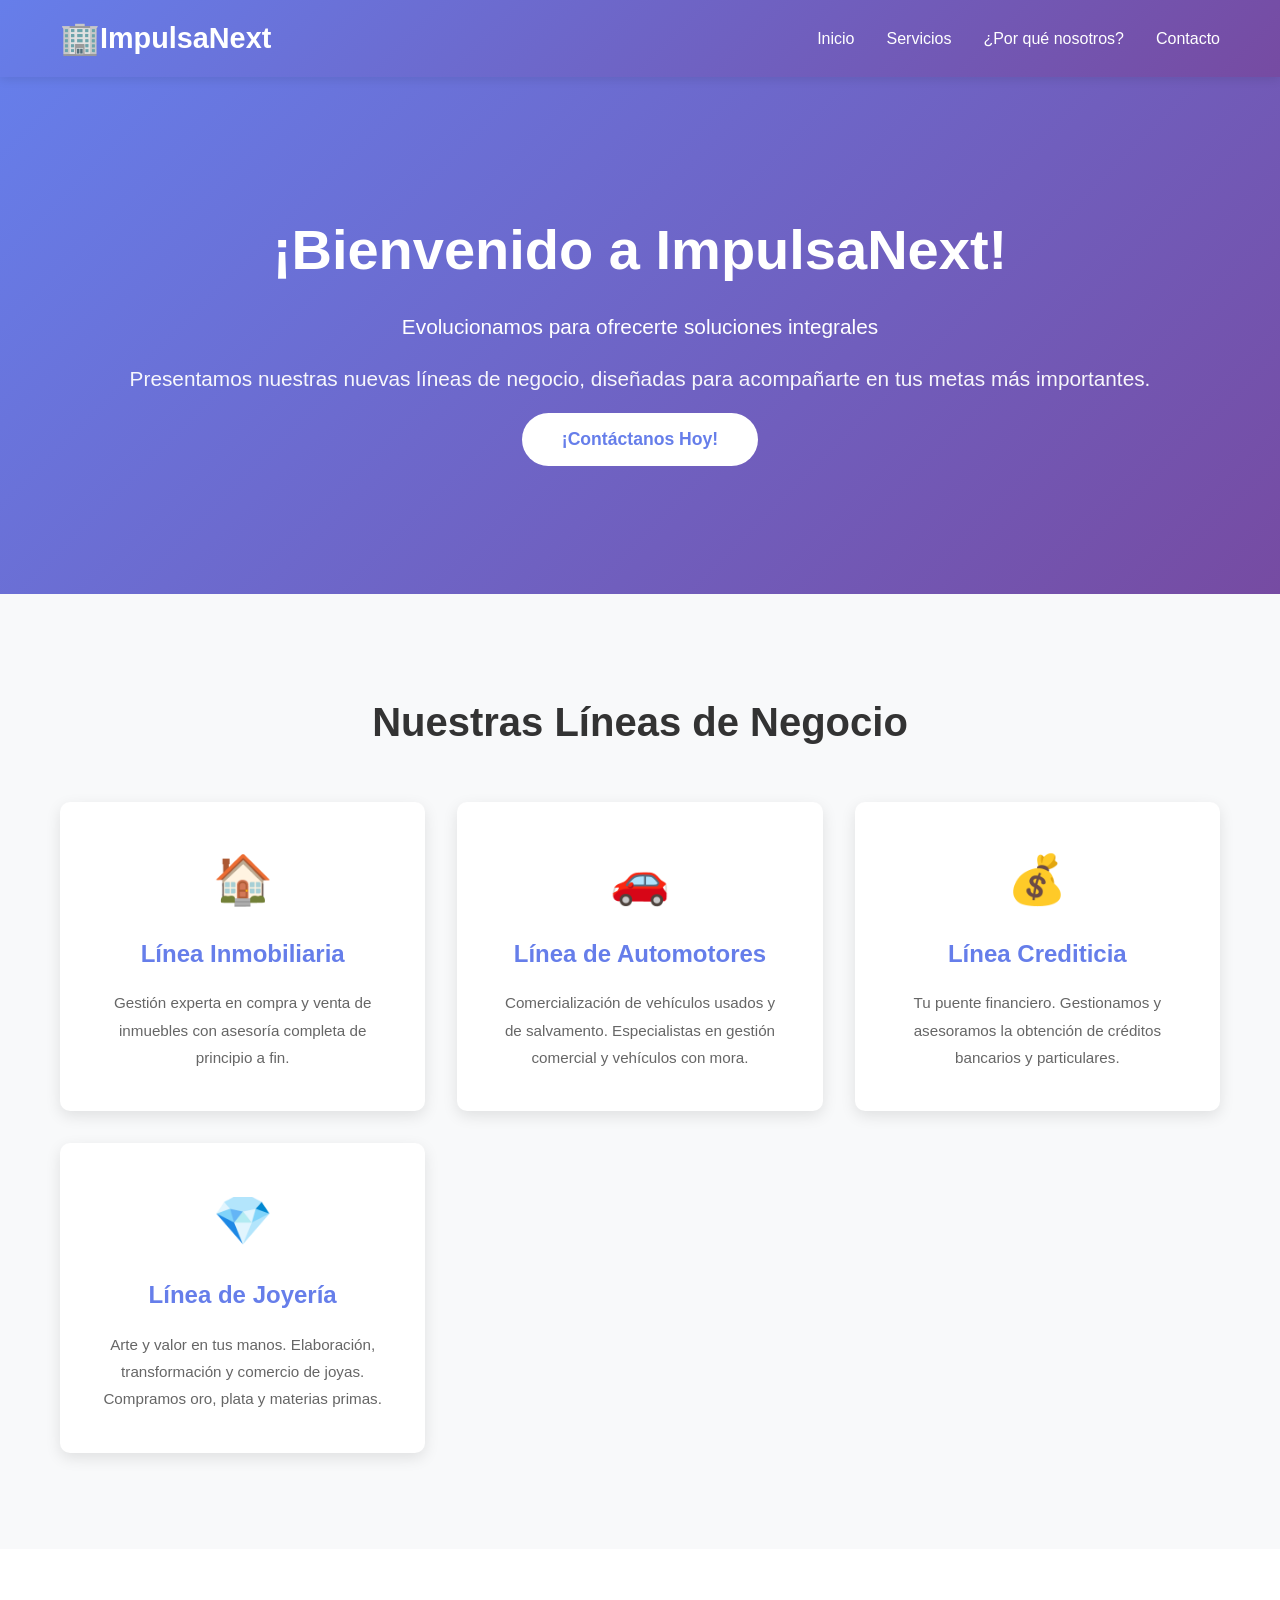
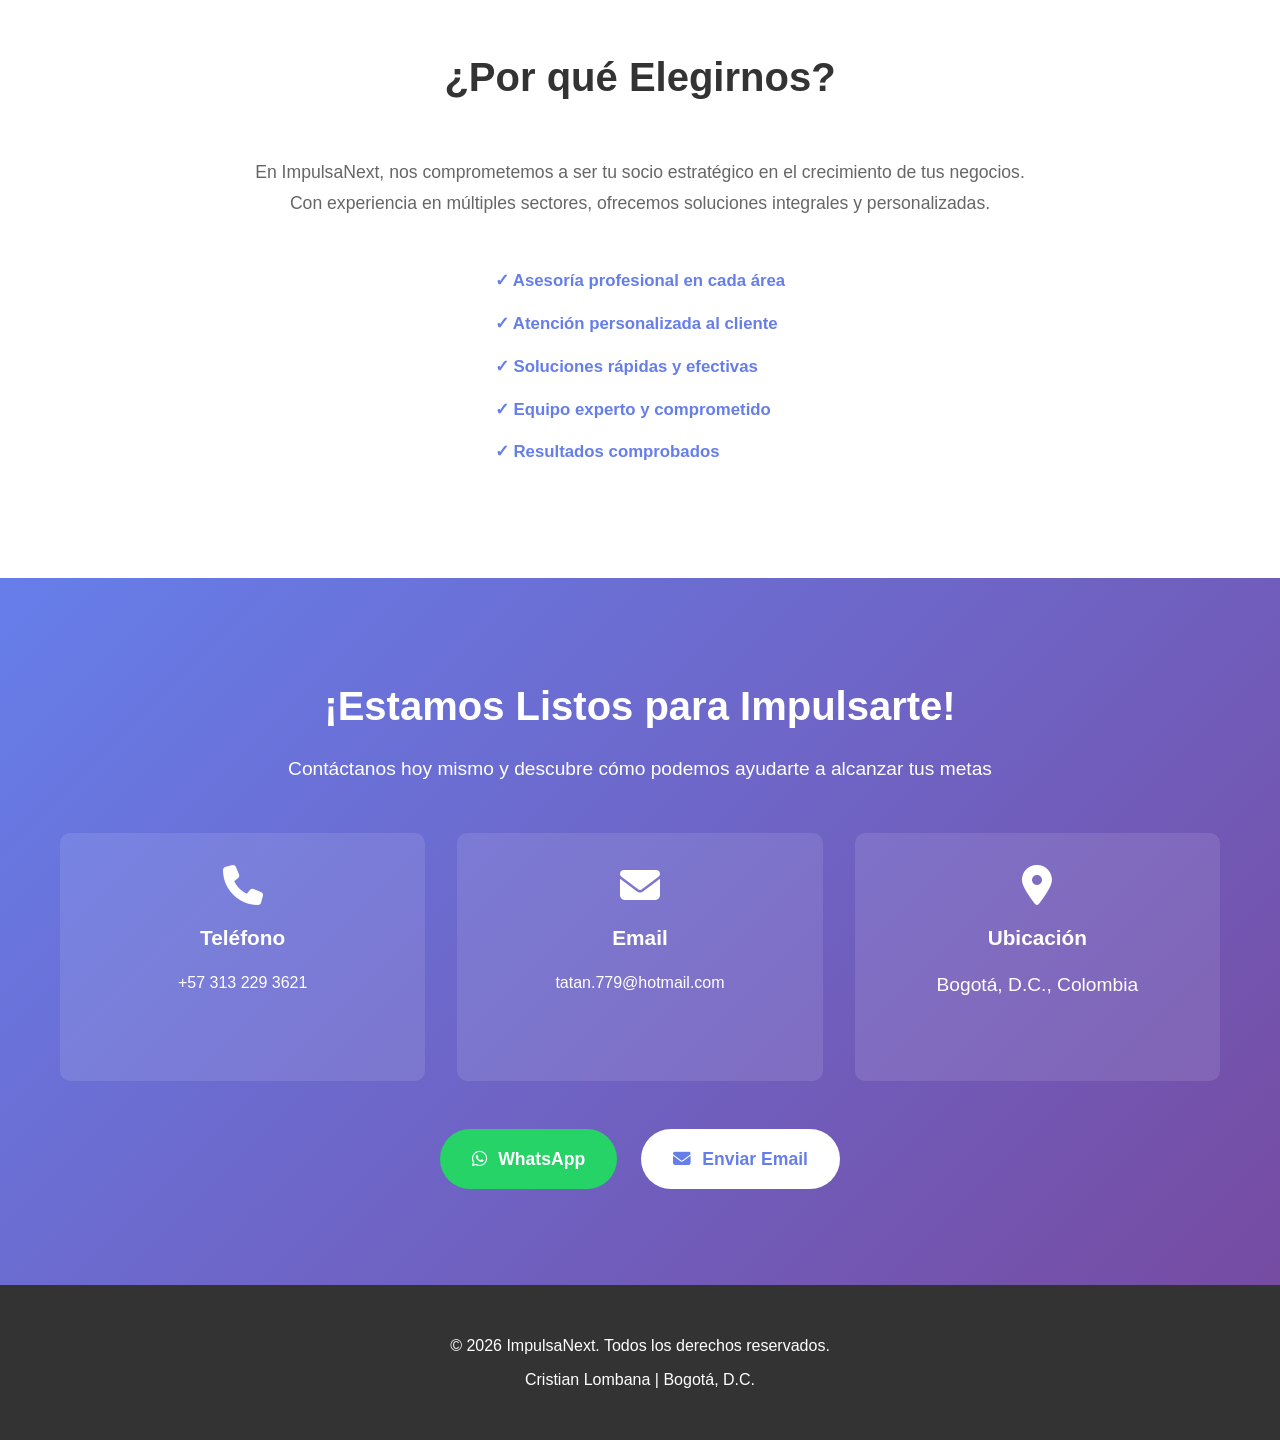
==== preview.html @ 9032b103 "Add preview HTML file for local testing" ====
<!DOCTYPE html>
<html lang="es">
<head>
    <meta charset="UTF-8">
    <meta name="viewport" content="width=device-width, initial-scale=1.0">
    <title>ImpulsaNext - Soluciones Integrales de Negocio</title>
    <link rel="stylesheet" href="https://cdnjs.cloudflare.com/ajax/libs/font-awesome/6.4.0/css/all.min.css">
    <style>
        * {
            margin: 0;
            padding: 0;
            box-sizing: border-box;
        }

        body {
            font-family: 'Segoe UI', Tahoma, Geneva, Verdana, sans-serif;
            line-height: 1.6;
            color: #333;
        }

        .container {
            max-width: 1200px;
            margin: 0 auto;
            padding: 0 20px;
        }

        /* Header & Navigation */
        header {
            background: linear-gradient(135deg, #667eea 0%, #764ba2 100%);
            color: white;
            padding: 0.8rem 0;
            position: sticky;
            top: 0;
            box-shadow: 0 2px 10px rgba(0,0,0,0.1);
            z-index: 1000;
        }

        .navbar {
            display: flex;
            justify-content: space-between;
            align-items: center;
        }

        .navbar .container {
            display: flex;
            justify-content: space-between;
            align-items: center;
            width: 100%;
        }

        .logo {
            display: flex;
            align-items: center;
            font-size: 1.8rem;
            font-weight: bold;
        }

        .logo-img {
            height: 50px;
            width: auto;
            margin-right: 10px;
        }

        .nav-links {
            display: flex;
            list-style: none;
            gap: 2rem;
        }

        .nav-links a {
            color: white;
            text-decoration: none;
            transition: opacity 0.3s;
        }

        .nav-links a:hover {
            opacity: 0.8;
        }

        /* Hero Section */
        .hero {
            background: linear-gradient(135deg, #667eea 0%, #764ba2 100%);
            color: white;
            padding: 8rem 0;
            text-align: center;
        }

        .hero h1 {
            font-size: 3.5rem;
            margin-bottom: 1rem;
        }

        .hero p {
            font-size: 1.3rem;
            margin-bottom: 1rem;
        }

        .hero-subtitle {
            font-size: 1rem;
            margin-bottom: 2rem;
            opacity: 0.95;
            line-height: 1.8;
        }

        .cta-button {
            background: white;
            color: #667eea;
            border: none;
            padding: 1rem 2.5rem;
            font-size: 1.1rem;
            border-radius: 50px;
            cursor: pointer;
            transition: transform 0.3s, box-shadow 0.3s;
            font-weight: bold;
        }

        .cta-button:hover {
            transform: translateY(-2px);
            box-shadow: 0 10px 20px rgba(0,0,0,0.2);
        }

        /* Servicios Section */
        .servicios {
            padding: 6rem 0;
            background: #f8f9fa;
        }

        .servicios h2 {
            text-align: center;
            font-size: 2.5rem;
            margin-bottom: 3rem;
            color: #333;
        }

        .servicios-grid {
            display: grid;
            grid-template-columns: repeat(auto-fit, minmax(280px, 1fr));
            gap: 2rem;
        }

        .servicio-card {
            background: white;
            padding: 2.5rem;
            border-radius: 10px;
            box-shadow: 0 5px 15px rgba(0,0,0,0.1);
            transition: transform 0.3s, box-shadow 0.3s;
            text-align: center;
        }

        .servicio-card:hover {
            transform: translateY(-10px);
            box-shadow: 0 15px 30px rgba(0,0,0,0.2);
        }

        .servicio-icon {
            font-size: 3rem;
            margin-bottom: 1rem;
        }

        .servicio-card h3 {
            color: #667eea;
            margin-bottom: 1rem;
            font-size: 1.5rem;
        }

        .servicio-card p {
            color: #666;
            line-height: 1.8;
            font-size: 0.95rem;
        }

        /* About Section */
        .about-section {
            padding: 6rem 0;
            background: white;
        }

        .about-section h2 {
            text-align: center;
            font-size: 2.5rem;
            margin-bottom: 3rem;
            color: #333;
        }

        .about-content {
            max-width: 800px;
            margin: 0 auto;
            text-align: center;
        }

        .about-content p {
            font-size: 1.1rem;
            color: #666;
            margin-bottom: 2rem;
            line-height: 1.8;
        }

        .benefits-list {
            list-style: none;
            text-align: left;
            display: inline-block;
        }

        .benefits-list li {
            font-size: 1.05rem;
            color: #667eea;
            margin: 1rem 0;
            font-weight: 600;
        }

        /* Contacto Section */
        .contacto {
            background: linear-gradient(135deg, #667eea 0%, #764ba2 100%);
            color: white;
            padding: 6rem 0;
            text-align: center;
        }

        .contacto h2 {
            font-size: 2.5rem;
            margin-bottom: 1rem;
        }

        .contacto p {
            font-size: 1.2rem;
            margin-bottom: 3rem;
        }

        .contacto-info {
            display: grid;
            grid-template-columns: repeat(auto-fit, minmax(250px, 1fr));
            gap: 2rem;
            margin-bottom: 3rem;
        }

        .info-card {
            background: rgba(255, 255, 255, 0.1);
            padding: 2rem;
            border-radius: 10px;
        }

        .info-card i {
            font-size: 2.5rem;
            margin-bottom: 1rem;
        }

        .info-card h3 {
            margin-bottom: 1rem;
            font-size: 1.3rem;
        }

        .info-card a,
        .info-card p {
            color: white;
            text-decoration: none;
        }

        .info-card a:hover {
            transform: scale(1.05);
        }

        .contacto-buttons {
            display: flex;
            gap: 1.5rem;
            justify-content: center;
            flex-wrap: wrap;
        }

        .contact-button {
            display: inline-flex;
            align-items: center;
            gap: 0.7rem;
            padding: 1rem 2rem;
            border-radius: 50px;
            text-decoration: none;
            font-weight: bold;
            transition: transform 0.3s, box-shadow 0.3s;
            font-size: 1.1rem;
        }

        .contact-button.whatsapp {
            background: #25D366;
            color: white;
        }

        .contact-button.email {
            background: white;
            color: #667eea;
        }

        .contact-button:hover {
            transform: translateY(-3px);
            box-shadow: 0 10px 25px rgba(0,0,0,0.2);
        }

        /* Footer */
        footer {
            background: #333;
            color: white;
            text-align: center;
            padding: 2.5rem 0;
        }

        footer p {
            margin: 0.5rem 0;
        }

        /* Responsive */
        @media (max-width: 768px) {
            .logo-img {
                height: 40px;
            }

            .hero h1 {
                font-size: 2rem;
            }

            .hero p {
                font-size: 1rem;
            }

            .nav-links {
                gap: 1rem;
                font-size: 0.9rem;
            }

            .servicios h2,
            .contacto h2,
            .about-section h2 {
                font-size: 1.8rem;
            }

            .servicios-grid {
                grid-template-columns: 1fr;
            }

            .contacto-info {
                grid-template-columns: 1fr;
            }

            .contact-button {
                width: 100%;
                justify-content: center;
            }
        }
    </style>
</head>
<body>
    <header>
        <nav class="navbar">
            <div class="container">
                <div class="logo">
                    <span style="font-size: 2rem;">🏢</span>
                    ImpulsaNext
                </div>
                <ul class="nav-links">
                    <li><a href="#inicio">Inicio</a></li>
                    <li><a href="#servicios">Servicios</a></li>
                    <li><a href="#por-que">¿Por qué nosotros?</a></li>
                    <li><a href="#contacto">Contacto</a></li>
                </ul>
            </div>
        </nav>
    </header>

    <main>
        <section id="inicio" class="hero">
            <div class="container">
                <h1>¡Bienvenido a ImpulsaNext!</h1>
                <p>Evolucionamos para ofrecerte soluciones integrales</p>
                <p class="hero-subtitle">
                    Presentamos nuestras nuevas líneas de negocio, diseñadas para acompañarte en tus metas más importantes.
                </p>
                <button class="cta-button">¡Contáctanos Hoy!</button>
            </div>
        </section>

        <section id="servicios" class="servicios">
            <div class="container">
                <h2>Nuestras Líneas de Negocio</h2>
                <div class="servicios-grid">
                    <div class="servicio-card">
                        <div class="servicio-icon">🏠</div>
                        <h3>Línea Inmobiliaria</h3>
                        <p>Gestión experta en compra y venta de inmuebles con asesoría completa de principio a fin.</p>
                    </div>
                    <div class="servicio-card">
                        <div class="servicio-icon">🚗</div>
                        <h3>Línea de Automotores</h3>
                        <p>Comercialización de vehículos usados y de salvamento. Especialistas en gestión comercial y vehículos con mora.</p>
                    </div>
                    <div class="servicio-card">
                        <div class="servicio-icon">💰</div>
                        <h3>Línea Crediticia</h3>
                        <p>Tu puente financiero. Gestionamos y asesoramos la obtención de créditos bancarios y particulares.</p>
                    </div>
                    <div class="servicio-card">
                        <div class="servicio-icon">💎</div>
                        <h3>Línea de Joyería</h3>
                        <p>Arte y valor en tus manos. Elaboración, transformación y comercio de joyas. Compramos oro, plata y materias primas.</p>
                    </div>
                </div>
            </div>
        </section>

        <section id="por-que" class="about-section">
            <div class="container">
                <h2>¿Por qué Elegirnos?</h2>
                <div class="about-content">
                    <p>
                        En ImpulsaNext, nos comprometemos a ser tu socio estratégico en el crecimiento de tus negocios. 
                        Con experiencia en múltiples sectores, ofrecemos soluciones integrales y personalizadas.
                    </p>
                    <ul class="benefits-list">
                        <li>✓ Asesoría profesional en cada área</li>
                        <li>✓ Atención personalizada al cliente</li>
                        <li>✓ Soluciones rápidas y efectivas</li>
                        <li>✓ Equipo experto y comprometido</li>
                        <li>✓ Resultados comprobados</li>
                    </ul>
                </div>
            </div>
        </section>

        <section id="contacto" class="contacto">
            <div class="container">
                <h2>¡Estamos Listos para Impulsarte!</h2>
                <p>Contáctanos hoy mismo y descubre cómo podemos ayudarte a alcanzar tus metas</p>
                
                <div class="contacto-info">
                    <div class="info-card">
                        <i class="fas fa-phone"></i>
                        <h3>Teléfono</h3>
                        <a href="tel:+573132293621">+57 313 229 3621</a>
                    </div>
                    <div class="info-card">
                        <i class="fas fa-envelope"></i>
                        <h3>Email</h3>
                        <a href="mailto:tatan.779@hotmail.com">tatan.779@hotmail.com</a>
                    </div>
                    <div class="info-card">
                        <i class="fas fa-map-marker-alt"></i>
                        <h3>Ubicación</h3>
                        <p>Bogotá, D.C., Colombia</p>
                    </div>
                </div>

                <div class="contacto-buttons">
                    <a href="https://wa.me/573132293621?text=Hola%20ImpulsaNext!%20Quiero%20conocer%20m%C3%A1s%20sobre%20sus%20servicios." class="contact-button whatsapp" target="_blank">
                        <i class="fab fa-whatsapp"></i> WhatsApp
                    </a>
                    <a href="mailto:tatan.779@hotmail.com" class="contact-button email">
                        <i class="fas fa-envelope"></i> Enviar Email
                    </a>
                </div>
            </div>
        </section>
    </main>

    <footer>
        <div class="container">
            <p>&copy; 2026 ImpulsaNext. Todos los derechos reservados.</p>
            <p>Cristian Lombana | Bogotá, D.C.</p>
        </div>
    </footer>
</body>
</html>
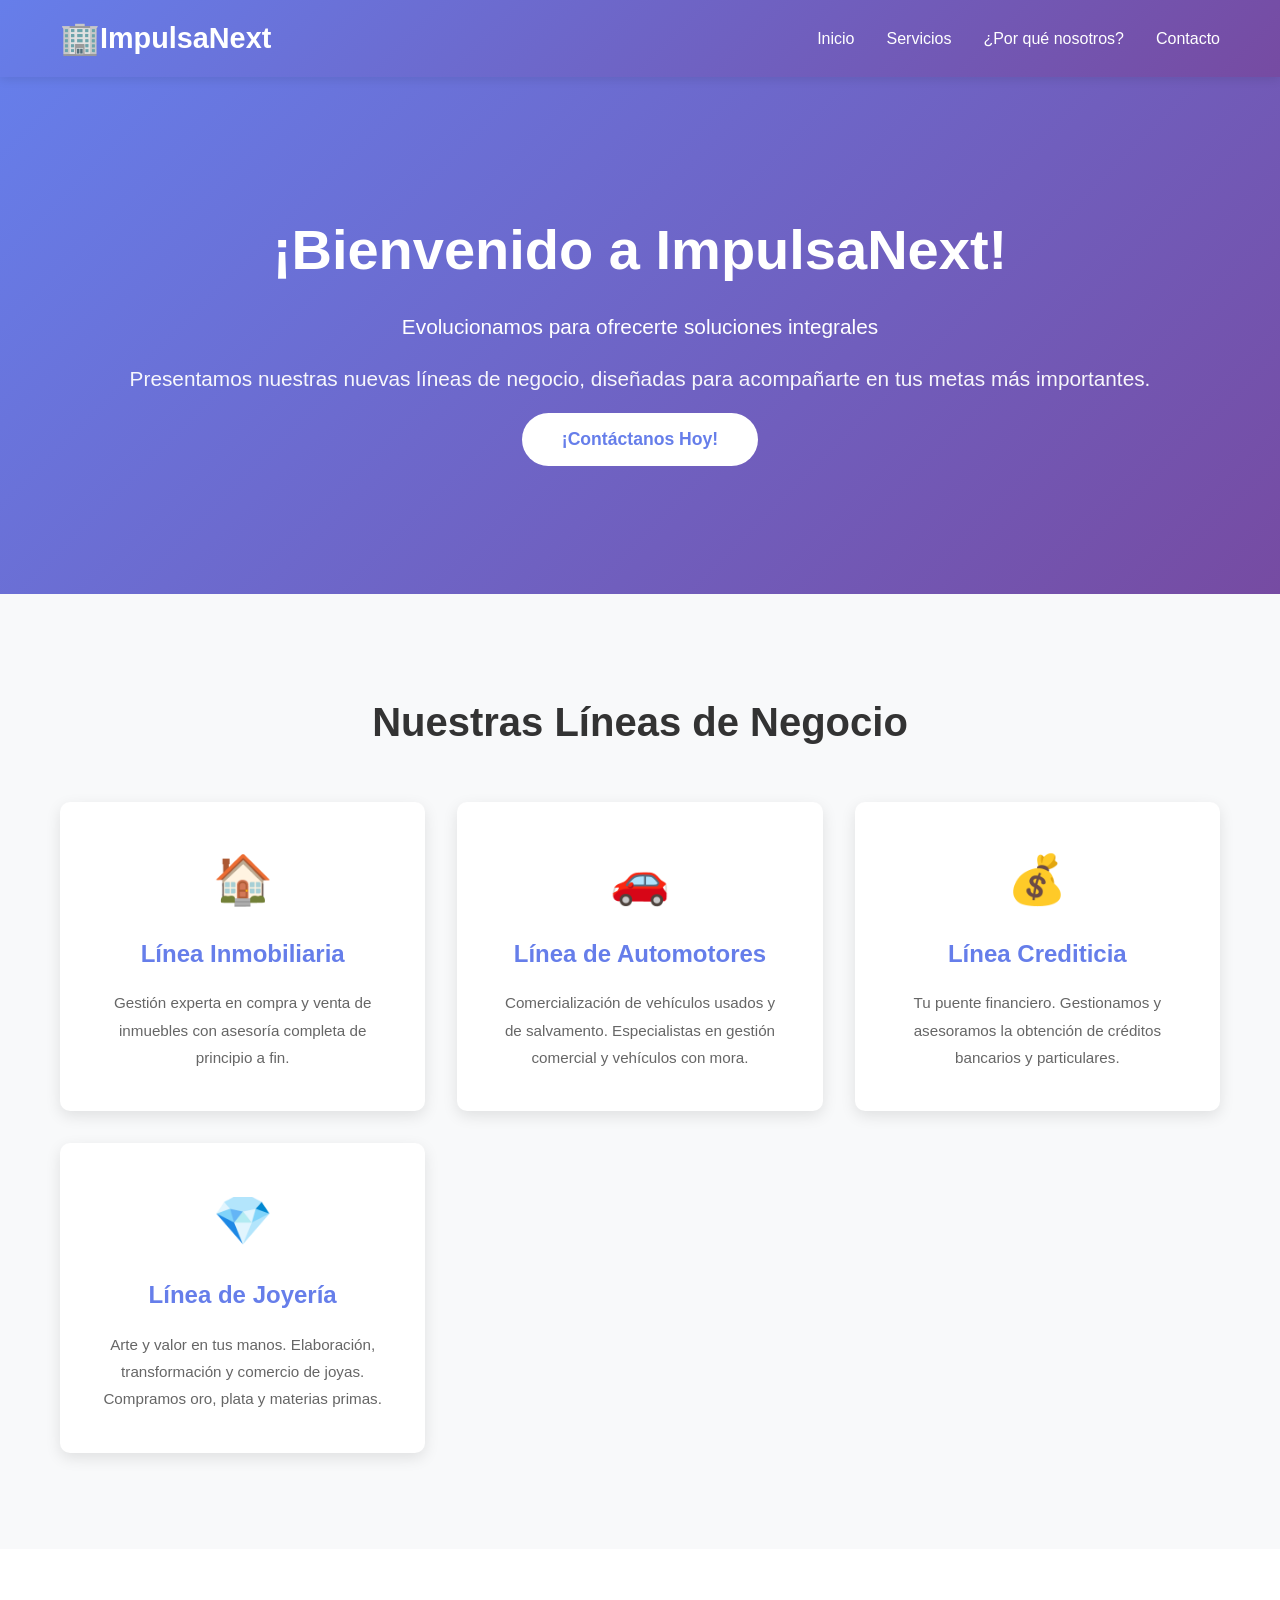
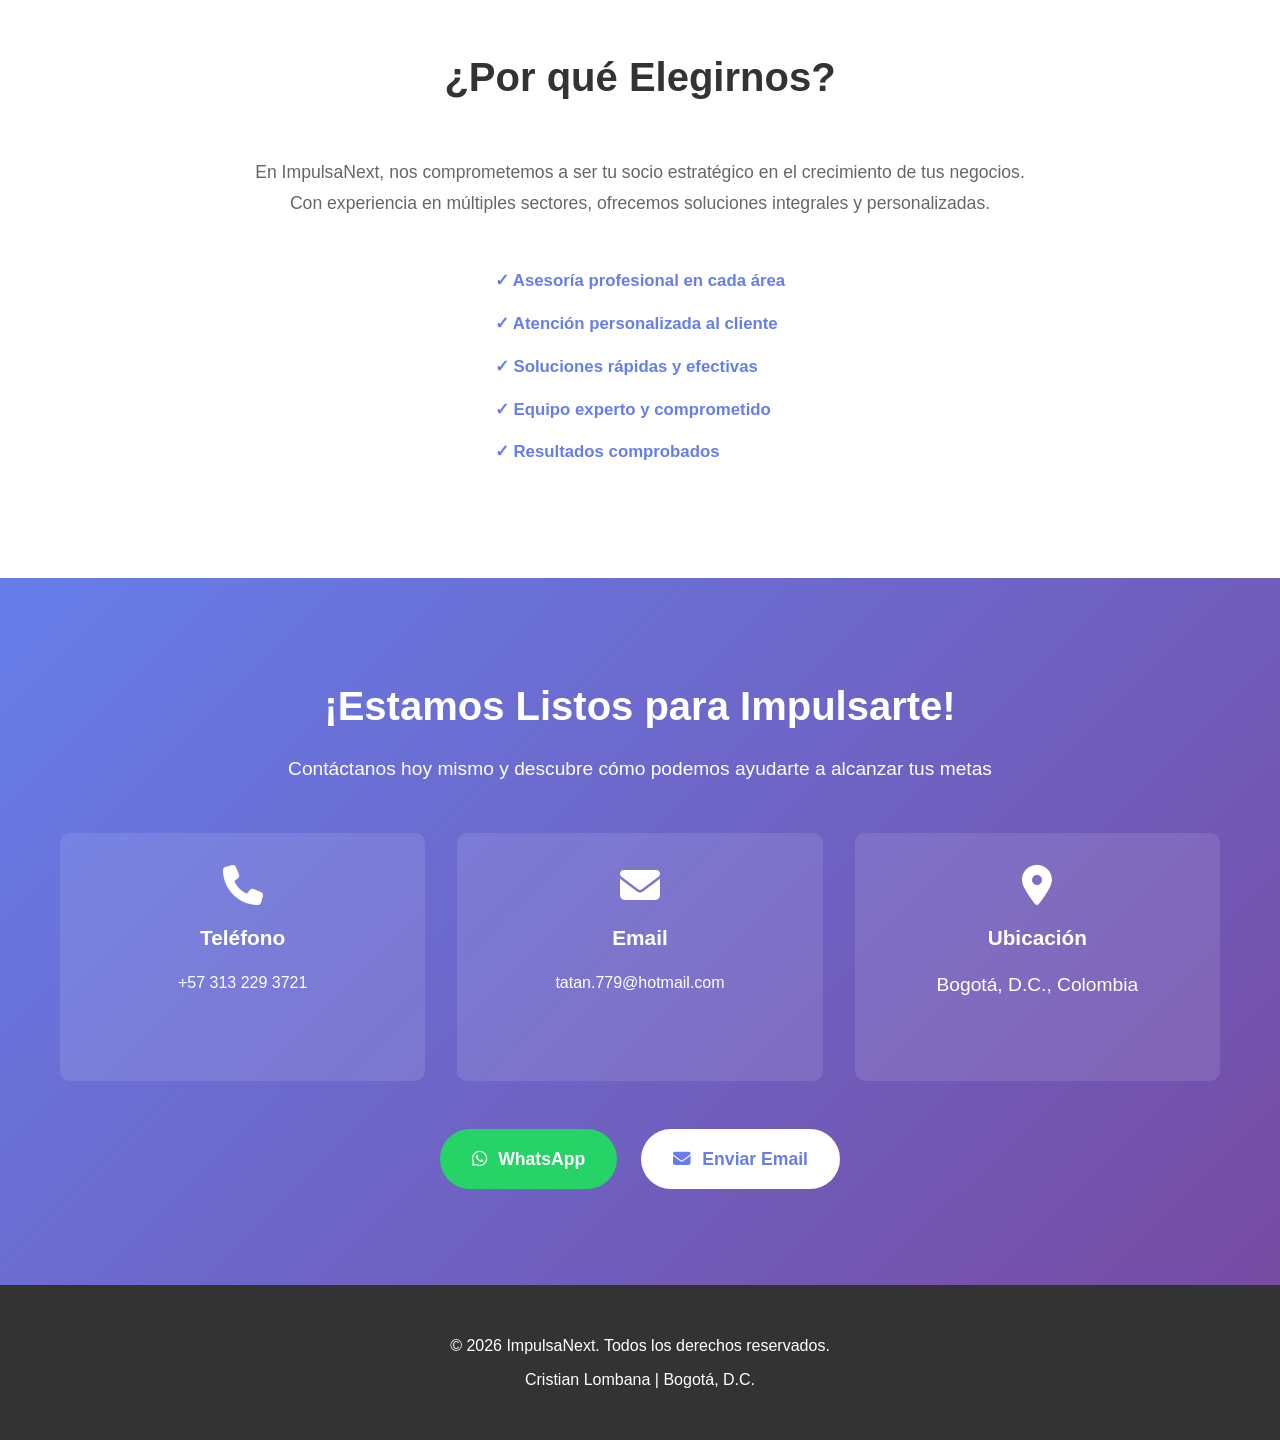
==== commit 5c3efb67: "Update contact phone number and WhatsApp link" ====
--- a/preview.html
+++ b/preview.html
@@ -431,7 +431,7 @@
                     <div class="info-card">
                         <i class="fas fa-phone"></i>
                         <h3>Teléfono</h3>
-                        <a href="tel:+573132293621">+57 313 229 3621</a>
+                        <a href="tel:+573132293721">+57 313 229 3721</a>
                     </div>
                     <div class="info-card">
                         <i class="fas fa-envelope"></i>
@@ -446,7 +446,7 @@
                 </div>
 
                 <div class="contacto-buttons">
-                    <a href="https://wa.me/573132293621?text=Hola%20ImpulsaNext!%20Quiero%20conocer%20m%C3%A1s%20sobre%20sus%20servicios." class="contact-button whatsapp" target="_blank">
+                    <a href="https://wa.me/573132293721?text=Hola%20ImpulsaNext!%20Quiero%20conocer%20m%C3%A1s%20sobre%20sus%20servicios." class="contact-button whatsapp" target="_blank">
                         <i class="fab fa-whatsapp"></i> WhatsApp
                     </a>
                     <a href="mailto:tatan.779@hotmail.com" class="contact-button email">
